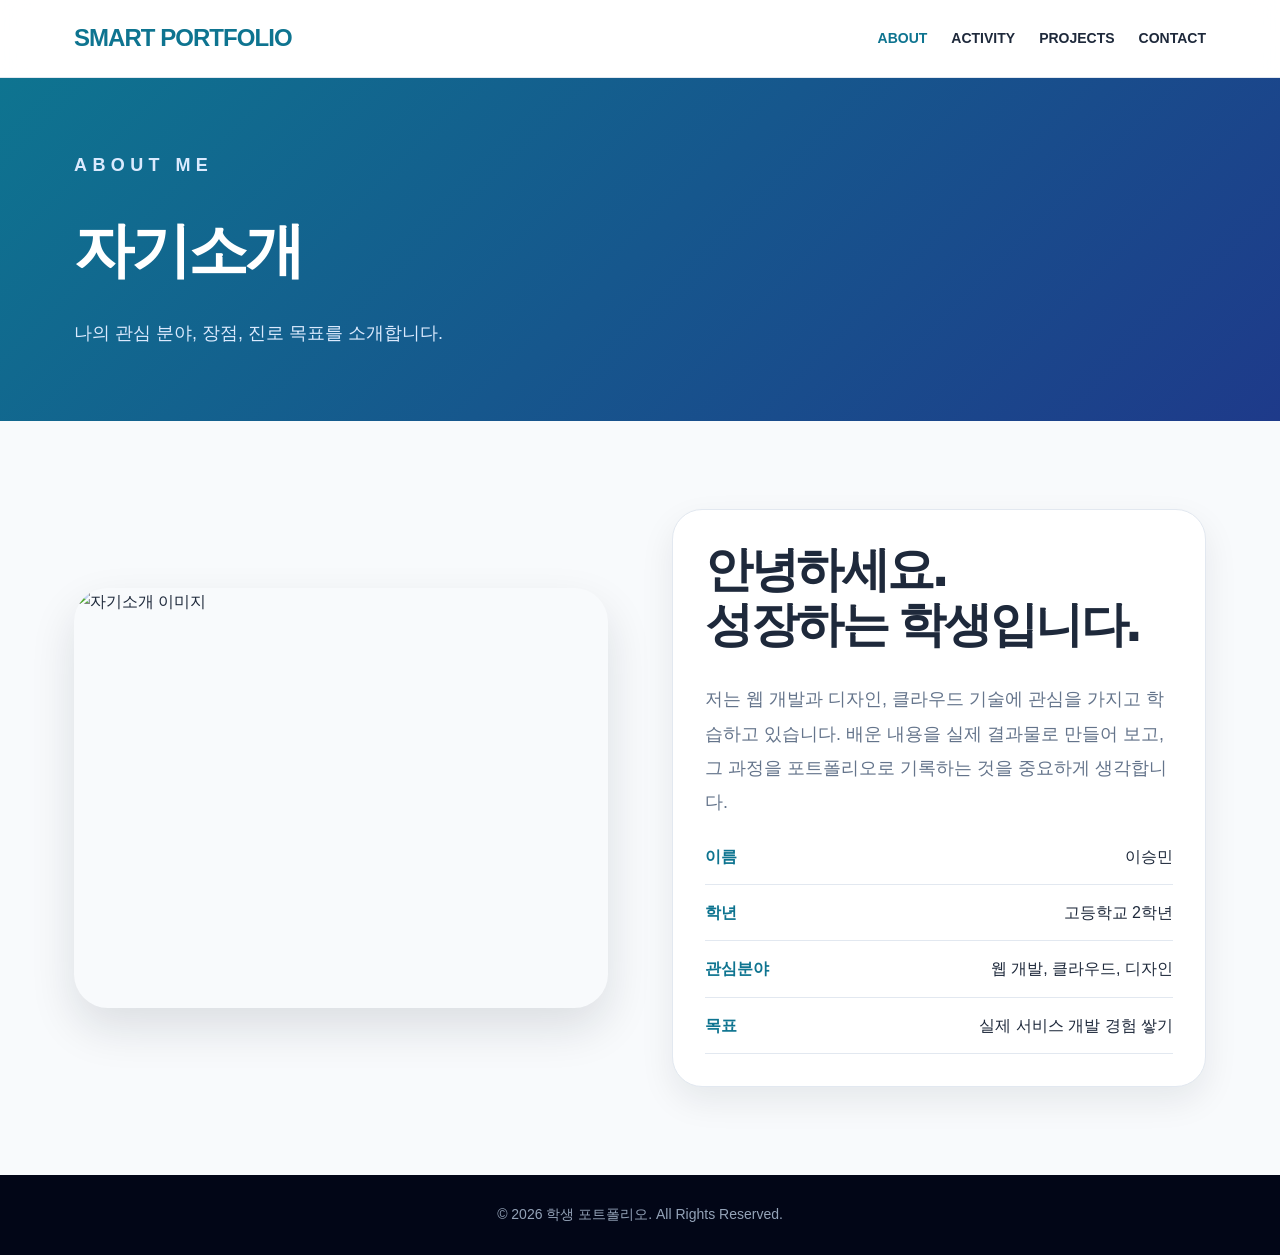
==== about.html @ 1f16a25e "Add files via upload" ====
<!DOCTYPE html>
<html lang="ko">
<head>
  <meta charset="UTF-8" />
  <meta name="viewport" content="width=device-width, initial-scale=1.0" />
  <title>자기소개 | 학생 포트폴리오</title>
  <link rel="stylesheet" href="css/style.css" />
</head>
<body>
  <header>
  <nav class="nav">
    <a href="index.html" class="logo">SMART PORTFOLIO</a>
    <ul class="menu">
      <li><a href="about.html" class="active">ABOUT</a></li>
      <li><a href="activity.html" class="">ACTIVITY</a></li>
      <li><a href="projects.html" class="">PROJECTS</a></li>
      <li><a href="contact.html" class="">CONTACT</a></li>
    </ul>
  </nav>
</header>
  <div class="page-title">
    <div class="page-title-inner">
      <p class="eyebrow">About Me</p>
      <h1>자기소개</h1>
      <p>나의 관심 분야, 장점, 진로 목표를 소개합니다.</p>
    </div>
  </div>

  <main>
    <section class="two-grid">
      <div class="detail-image">
        <img src="https://images.unsplash.com/photo-1522202176988-66273c2fd55f?q=80&w=1200&auto=format&fit=crop" alt="자기소개 이미지">
      </div>
      <div class="card">
        <h2 class="section-title">안녕하세요.<br>성장하는 학생입니다.</h2>
        <p class="lead">
          저는 웹 개발과 디자인, 클라우드 기술에 관심을 가지고 학습하고 있습니다. 배운 내용을 실제 결과물로 만들어 보고, 그 과정을 포트폴리오로 기록하는 것을 중요하게 생각합니다.
        </p>
        <div class="info-list">
          <div class="info-item"><strong>이름</strong><span>이승민</span></div>
          <div class="info-item"><strong>학년</strong><span>고등학교 2학년</span></div>
          <div class="info-item"><strong>관심분야</strong><span>웹 개발, 클라우드, 디자인</span></div>
          <div class="info-item"><strong>목표</strong><span>실제 서비스 개발 경험 쌓기</span></div>
        </div>
      </div>
    </section>
  </main>
  <footer>
  © 2026 학생 포트폴리오. All Rights Reserved.
</footer>
</body>
</html>
---- css/style.css ----
* {
  box-sizing: border-box;
  margin: 0;
  padding: 0;
}

html {
  scroll-behavior: smooth;
}

body {
  font-family: "Noto Sans KR", "Pretendard", Arial, sans-serif;
  background: #f8fafc;
  color: #1e293b;
  line-height: 1.7;
}

a {
  color: inherit;
  text-decoration: none;
}

img {
  display: block;
  width: 100%;
}

header {
  position: sticky;
  top: 0;
  z-index: 50;
  background: rgba(255, 255, 255, 0.88);
  backdrop-filter: blur(14px);
  border-bottom: 1px solid #e2e8f0;
}

.nav {
  max-width: 1180px;
  margin: 0 auto;
  padding: 18px 24px;
  display: flex;
  justify-content: space-between;
  align-items: center;
  gap: 24px;
}

.logo {
  font-size: 24px;
  font-weight: 900;
  color: #0e7490;
  letter-spacing: -0.04em;
}

.menu {
  display: flex;
  gap: 24px;
  list-style: none;
  font-size: 14px;
  font-weight: 800;
}

.menu a:hover,
.menu a.active {
  color: #0e7490;
}

.hero {
  position: relative;
  overflow: hidden;
  background: linear-gradient(135deg, #0e7490, #1e3a8a);
  color: white;
}

.hero::before {
  content: "";
  position: absolute;
  width: 420px;
  height: 420px;
  border-radius: 999px;
  background: rgba(34, 211, 238, 0.28);
  filter: blur(70px);
  right: 10%;
  top: 15%;
}

.hero-inner {
  position: relative;
  max-width: 1180px;
  margin: 0 auto;
  padding: 110px 24px;
  display: grid;
  grid-template-columns: 1.05fr 0.95fr;
  gap: 72px;
  align-items: center;
}

.eyebrow {
  color: #a5f3fc;
  text-transform: uppercase;
  letter-spacing: 0.3em;
  font-size: 14px;
  font-weight: 800;
  margin-bottom: 20px;
}

.hero h1 {
  font-size: clamp(44px, 7vw, 76px);
  line-height: 1.05;
  font-weight: 950;
  letter-spacing: -0.06em;
  margin-bottom: 28px;
}

.hero-desc {
  max-width: 560px;
  color: #e2e8f0;
  font-size: 19px;
  margin-bottom: 40px;
}

.button-group {
  display: flex;
  flex-wrap: wrap;
  gap: 14px;
}

.btn {
  display: inline-flex;
  align-items: center;
  justify-content: center;
  padding: 15px 25px;
  border-radius: 18px;
  font-weight: 900;
  transition: 0.25s ease;
  border: 1px solid transparent;
}

.btn-primary {
  background: white;
  color: #155e75;
  box-shadow: 0 16px 32px rgba(15, 23, 42, 0.24);
}

.btn-dark {
  background: #0f172a;
  color: white;
}

.btn-secondary {
  border-color: rgba(255, 255, 255, 0.36);
  color: white;
}

.btn-outline {
  border-color: #cbd5e1;
  color: #334155;
  background: white;
}

.btn:hover {
  transform: translateY(-3px);
}

.hero-card {
  position: relative;
  max-width: 430px;
  margin: 0 auto;
  padding: 24px;
  border-radius: 42px;
  background: rgba(255, 255, 255, 0.12);
  border: 1px solid rgba(255, 255, 255, 0.24);
  backdrop-filter: blur(20px);
  box-shadow: 0 30px 80px rgba(15, 23, 42, 0.28);
}

.hero-card img {
  height: 500px;
  object-fit: cover;
  border-radius: 30px;
}

.page-title {
  background: linear-gradient(135deg, #0e7490, #1e3a8a);
  color: white;
}

.page-title-inner {
  max-width: 1180px;
  margin: 0 auto;
  padding: 72px 24px;
}

.page-title h1 {
  font-size: clamp(38px, 5vw, 60px);
  font-weight: 950;
  letter-spacing: -0.05em;
  margin-bottom: 16px;
}

.page-title p {
  color: #dbeafe;
  font-size: 18px;
}

main section,
.section {
  max-width: 1180px;
  margin: 0 auto;
  padding: 88px 24px;
}

.section-kicker {
  color: #0e7490;
  text-transform: uppercase;
  letter-spacing: 0.22em;
  font-size: 14px;
  font-weight: 900;
  margin-bottom: 14px;
}

.section-title {
  font-size: clamp(32px, 4vw, 48px);
  font-weight: 950;
  line-height: 1.15;
  letter-spacing: -0.05em;
  margin-bottom: 30px;
}

.lead {
  color: #475569;
  font-size: 18px;
  line-height: 1.9;
}

.about-grid,
.two-grid {
  display: grid;
  grid-template-columns: 1fr 1fr;
  gap: 64px;
  align-items: center;
}

.card {
  background: white;
  border: 1px solid #e2e8f0;
  border-radius: 30px;
  padding: 32px;
  box-shadow: 0 14px 34px rgba(15, 23, 42, 0.08);
}

.stat-grid {
  display: grid;
  grid-template-columns: 1fr 1fr;
  gap: 18px;
}

.stat-card {
  padding: 32px;
  border-radius: 30px;
  background: white;
  border: 1px solid #e2e8f0;
  box-shadow: 0 14px 34px rgba(15, 23, 42, 0.08);
}

.stat-card.dark {
  background: #0f172a;
  color: white;
}

.stat-card.accent {
  grid-column: 1 / -1;
  background: #0e7490;
  color: white;
}

.stat-number {
  font-size: 52px;
  line-height: 1;
  font-weight: 950;
  color: #0e7490;
  margin-bottom: 12px;
}

.stat-card.dark .stat-number,
.stat-card.accent .stat-number {
  color: white;
}

.stat-label {
  color: #64748b;
  font-weight: 800;
}

.stat-card.dark .stat-label,
.stat-card.accent .stat-label {
  color: #cbd5e1;
}

.skills-wrap {
  max-width: none;
  background: white;
  border-top: 1px solid #e2e8f0;
  border-bottom: 1px solid #e2e8f0;
}

.skills-inner {
  max-width: 1180px;
  margin: 0 auto;
  padding: 88px 24px;
}

.skills-list {
  display: flex;
  flex-wrap: wrap;
  gap: 16px;
  margin-top: 40px;
}

.skill {
  padding: 15px 24px;
  border-radius: 18px;
  background: #f1f5f9;
  color: #1e293b;
  font-size: 18px;
  font-weight: 900;
  box-shadow: 0 8px 18px rgba(15, 23, 42, 0.05);
  transition: 0.25s ease;
}

.skill:hover {
  background: #0e7490;
  color: white;
  transform: translateY(-3px);
}

.project-grid,
.activity-grid {
  display: grid;
  grid-template-columns: repeat(3, 1fr);
  gap: 28px;
  margin-top: 50px;
}

.project-card {
  overflow: hidden;
  border-radius: 34px;
  background: white;
  border: 1px solid #e2e8f0;
  box-shadow: 0 18px 40px rgba(15, 23, 42, 0.08);
  transition: 0.3s ease;
}

.project-card:hover {
  transform: translateY(-8px);
  box-shadow: 0 28px 60px rgba(15, 23, 42, 0.14);
}

.project-card img {
  height: 250px;
  object-fit: cover;
}

.project-body {
  padding: 30px;
}

.project-body h3,
.card h3 {
  font-size: 24px;
  line-height: 1.3;
  letter-spacing: -0.04em;
  margin-bottom: 16px;
}

.project-body p,
.card p {
  color: #64748b;
  margin-bottom: 24px;
}

.project-link {
  color: #0e7490;
  font-weight: 950;
}

.info-list {
  display: grid;
  gap: 14px;
  margin-top: 24px;
}

.info-item {
  display: flex;
  justify-content: space-between;
  gap: 16px;
  padding-bottom: 14px;
  border-bottom: 1px solid #e2e8f0;
}

.info-item strong {
  color: #0e7490;
  min-width: 110px;
}

.timeline {
  display: grid;
  gap: 18px;
  margin-top: 40px;
}

.timeline-item {
  background: white;
  border-left: 6px solid #0e7490;
  border-radius: 22px;
  padding: 26px;
  border-top: 1px solid #e2e8f0;
  border-right: 1px solid #e2e8f0;
  border-bottom: 1px solid #e2e8f0;
  box-shadow: 0 12px 28px rgba(15, 23, 42, 0.06);
}

.timeline-item span {
  display: inline-block;
  color: #0e7490;
  font-weight: 900;
  margin-bottom: 8px;
}

.detail-image {
  border-radius: 34px;
  overflow: hidden;
  box-shadow: 0 20px 46px rgba(15, 23, 42, 0.12);
}

.detail-image img {
  height: 420px;
  object-fit: cover;
}

.badge-list {
  display: flex;
  flex-wrap: wrap;
  gap: 10px;
  margin: 22px 0;
}

.badge {
  background: #e0f2fe;
  color: #075985;
  border-radius: 999px;
  padding: 8px 14px;
  font-weight: 900;
  font-size: 14px;
}

.contact {
  max-width: none;
  background: #0f172a;
  color: white;
}

.contact-inner {
  max-width: 1180px;
  margin: 0 auto;
  padding: 88px 24px;
  text-align: center;
}

.contact .section-title {
  margin-bottom: 24px;
}

.contact p {
  color: #cbd5e1;
  max-width: 680px;
  margin: 0 auto 38px;
  font-size: 18px;
}

footer {
  background: #020617;
  color: #94a3b8;
  text-align: center;
  padding: 28px 16px;
  font-size: 14px;
}

@media (max-width: 900px) {
  .hero-inner,
  .about-grid,
  .two-grid,
  .project-grid,
  .activity-grid {
    grid-template-columns: 1fr;
  }

  .hero-inner {
    padding: 80px 24px;
  }

  .hero-card img {
    height: 420px;
  }

  .menu {
    gap: 14px;
    flex-wrap: wrap;
    justify-content: flex-end;
  }
}

@media (max-width: 560px) {
  .nav {
    align-items: flex-start;
    flex-direction: column;
  }

  .menu {
    justify-content: flex-start;
  }

  .hero-inner,
  main section,
  .section,
  .skills-inner,
  .contact-inner,
  .page-title-inner {
    padding-left: 18px;
    padding-right: 18px;
  }

  .hero-card img,
  .detail-image img {
    height: 340px;
  }

  .stat-grid {
    grid-template-columns: 1fr;
  }

  .stat-card.accent {
    grid-column: auto;
  }

  .info-item {
    flex-direction: column;
    gap: 4px;
  }
}
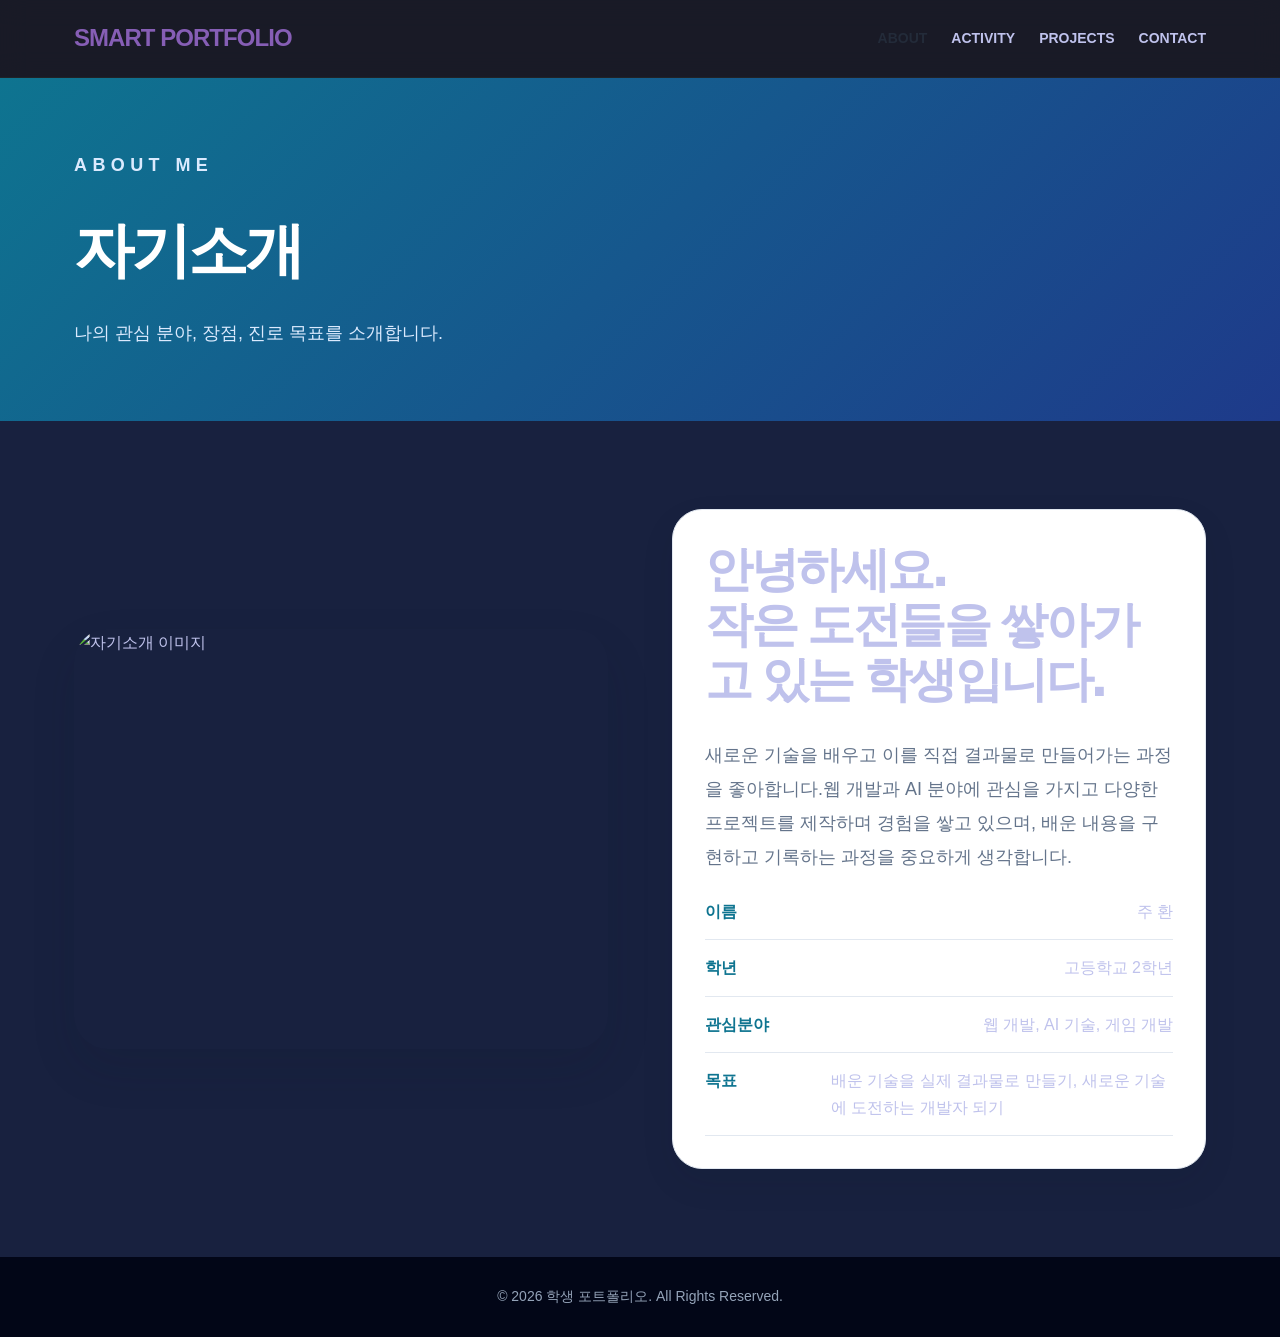
==== commit 09bd5509: "Add files via upload" ====
--- a/about.html
+++ b/about.html
@@ -32,15 +32,15 @@
         <img src="https://images.unsplash.com/photo-1522202176988-66273c2fd55f?q=80&w=1200&auto=format&fit=crop" alt="자기소개 이미지">
       </div>
       <div class="card">
-        <h2 class="section-title">안녕하세요.<br>성장하는 학생입니다.</h2>
+        <h2 class="section-title">안녕하세요.<br> 작은 도전들을 쌓아가고 있는 학생입니다.</h2>
         <p class="lead">
-          저는 웹 개발과 디자인, 클라우드 기술에 관심을 가지고 학습하고 있습니다. 배운 내용을 실제 결과물로 만들어 보고, 그 과정을 포트폴리오로 기록하는 것을 중요하게 생각합니다.
+          새로운 기술을 배우고 이를 직접 결과물로 만들어가는 과정을 좋아합니다.웹 개발과 AI 분야에 관심을 가지고 다양한 프로젝트를 제작하며 경험을 쌓고 있으며, 배운 내용을 구현하고 기록하는 과정을 중요하게 생각합니다.
         </p>
         <div class="info-list">
-          <div class="info-item"><strong>이름</strong><span>이승민</span></div>
+          <div class="info-item"><strong>이름</strong><span>주 환</span></div>
           <div class="info-item"><strong>학년</strong><span>고등학교 2학년</span></div>
-          <div class="info-item"><strong>관심분야</strong><span>웹 개발, 클라우드, 디자인</span></div>
-          <div class="info-item"><strong>목표</strong><span>실제 서비스 개발 경험 쌓기</span></div>
+          <div class="info-item"><strong>관심분야</strong><span>웹 개발, AI 기술, 게임 개발</span></div>
+          <div class="info-item"><strong>목표</strong><span>배운 기술을 실제 결과물로 만들기, 새로운 기술에 도전하는 개발자 되기</span></div>
         </div>
       </div>
     </section>
--- a/css/style.css
+++ b/css/style.css
@@ -10,8 +10,8 @@
 
 body {
   font-family: "Noto Sans KR", "Pretendard", Arial, sans-serif;
-  background: #f8fafc;
-  color: #1e293b;
+  background: #18213f;
+  color: #bfc2ec;
   line-height: 1.7;
 }
 
@@ -29,9 +29,9 @@
   position: sticky;
   top: 0;
   z-index: 50;
-  background: rgba(255, 255, 255, 0.88);
+  background: rgba(26, 26, 36, 0.88);
   backdrop-filter: blur(14px);
-  border-bottom: 1px solid #e2e8f0;
+  border-bottom: 1px solid #202327;
 }
 
 .nav {
@@ -47,7 +47,7 @@
 .logo {
   font-size: 24px;
   font-weight: 900;
-  color: #0e7490;
+  color: #865eb5;
   letter-spacing: -0.04em;
 }
 
@@ -61,13 +61,13 @@
 
 .menu a:hover,
 .menu a.active {
-  color: #0e7490;
+  color: #94e8ff16;
 }
 
 .hero {
   position: relative;
   overflow: hidden;
-  background: linear-gradient(135deg, #0e7490, #1e3a8a);
+  background: linear-gradient(135deg, #393a41, #4b76ed);
   color: white;
 }
 
@@ -95,7 +95,7 @@
 }
 
 .eyebrow {
-  color: #a5f3fc;
+  color: #161b00;
   text-transform: uppercase;
   letter-spacing: 0.3em;
   font-size: 14px;
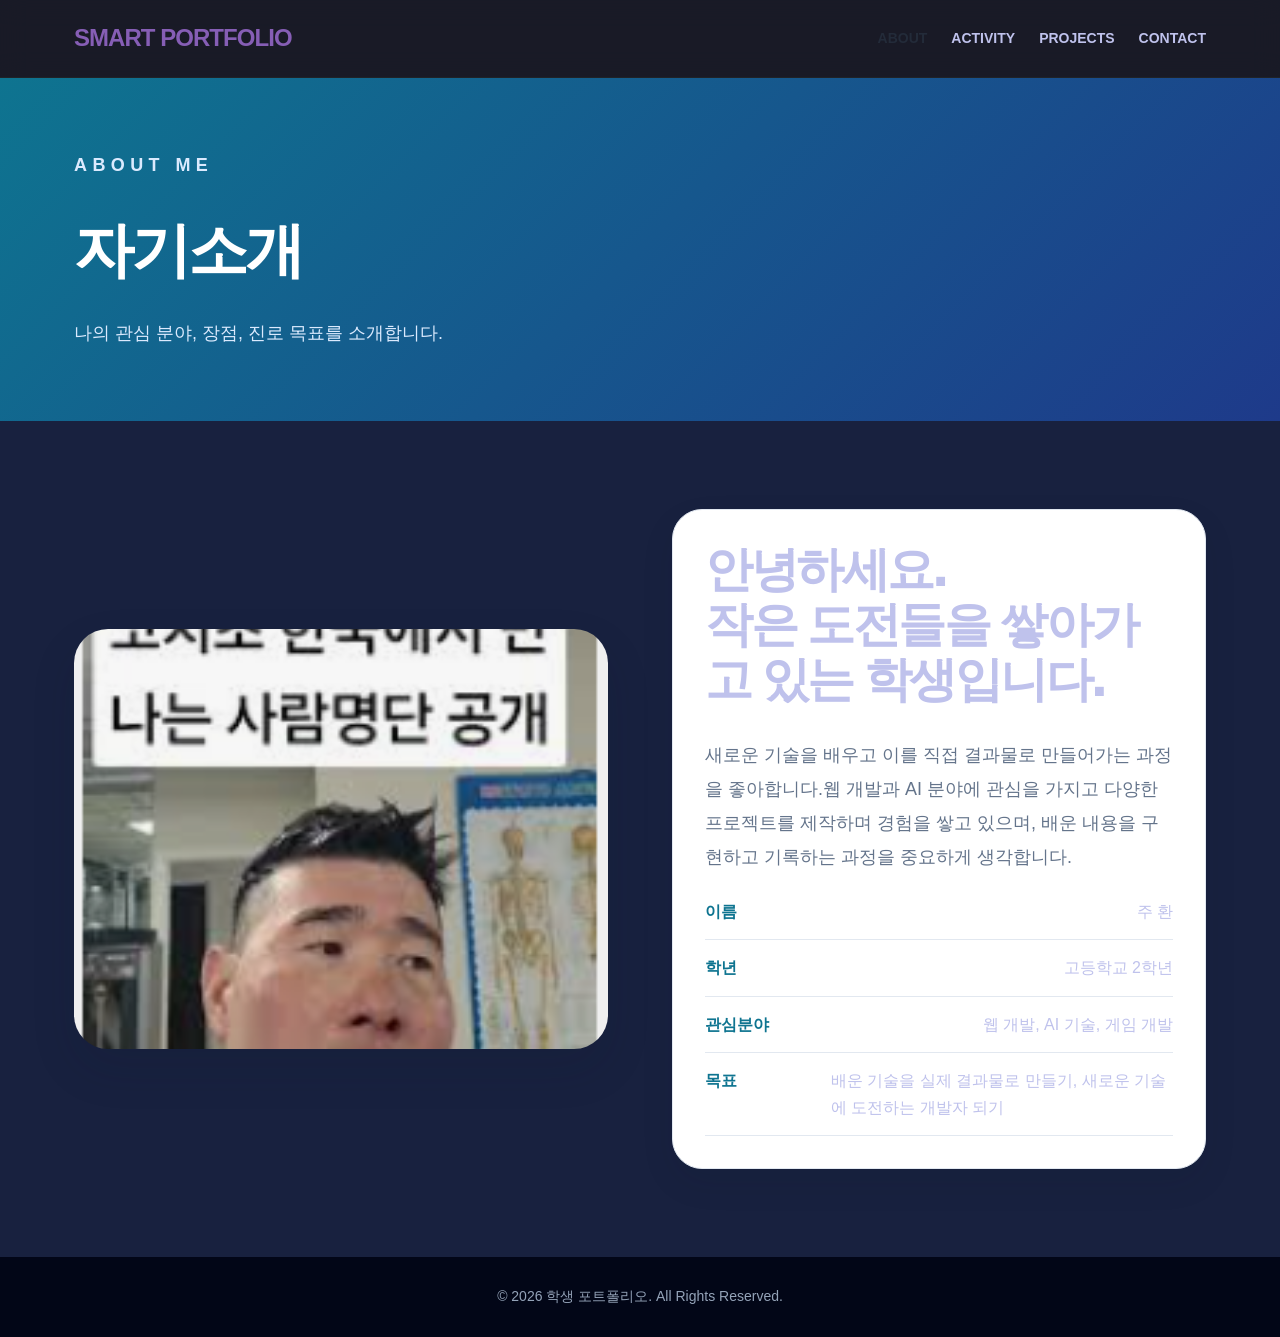
==== commit ecc9fc97: "Add files via upload" ====
--- a/about.html
+++ b/about.html
@@ -29,7 +29,7 @@
   <main>
     <section class="two-grid">
       <div class="detail-image">
-        <img src="https://images.unsplash.com/photo-1522202176988-66273c2fd55f?q=80&w=1200&auto=format&fit=crop" alt="자기소개 이미지">
+        <img src="images/스크린샷 2026-06-05 113704.png" alt="자기소개 이미지">
       </div>
       <div class="card">
         <h2 class="section-title">안녕하세요.<br> 작은 도전들을 쌓아가고 있는 학생입니다.</h2>
